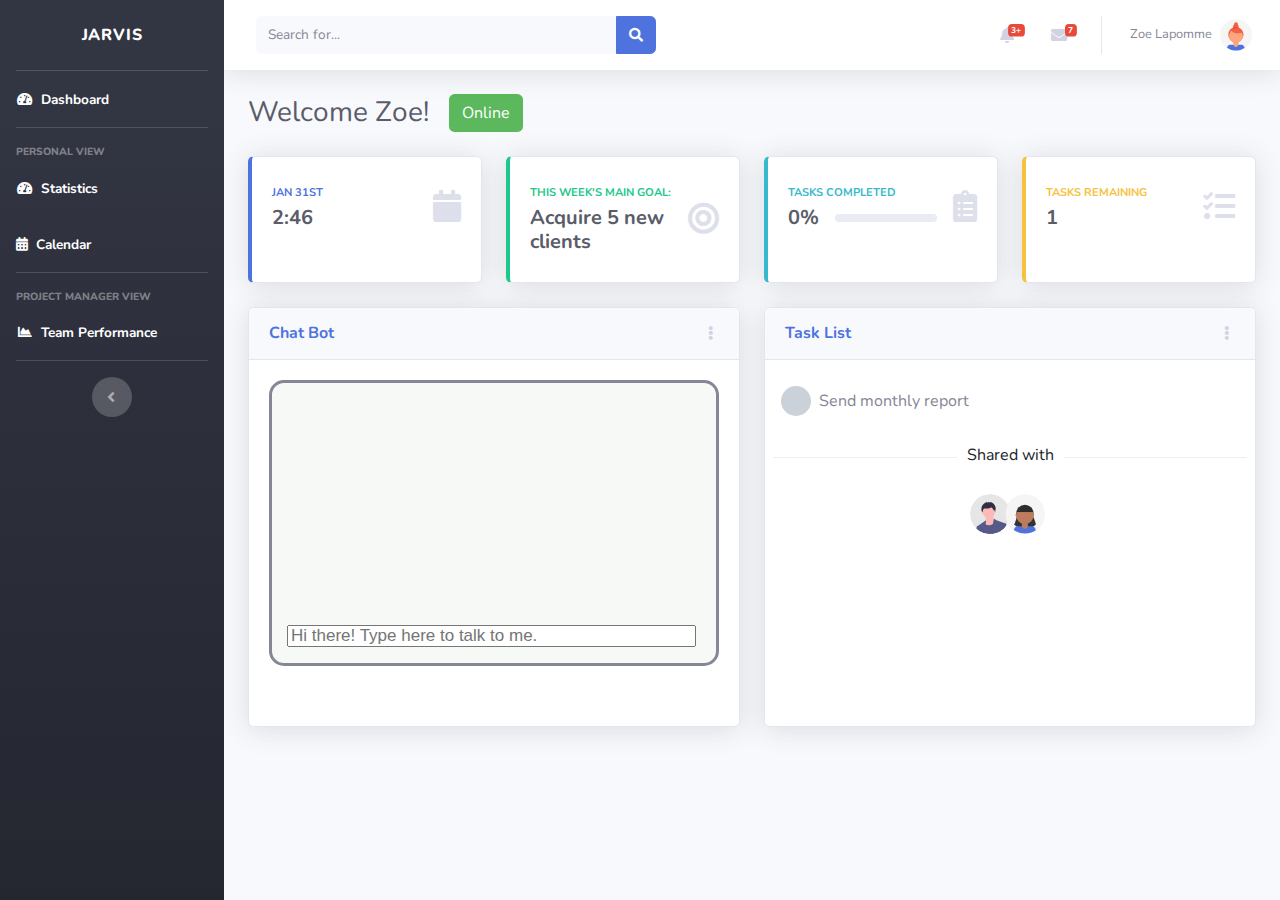
==== index.html @ 6b073940 "some design changes" ====
<!DOCTYPE html>
<html lang="en">

<head>

    <meta charset="utf-8">
    <meta http-equiv="X-UA-Compatible" content="IE=edge">
    <meta name="viewport" content="width=device-width, initial-scale=1, shrink-to-fit=no">
    <meta name="description" content="">
    <meta name="author" content="">

    <title>Jarvis</title>

    <!-- Custom fonts for this template-->
    <link href="vendor/fontawesome-free/css/all.min.css" rel="stylesheet" type="text/css">
    <link
        href="https://fonts.googleapis.com/css?family=Nunito:200,200i,300,300i,400,400i,600,600i,700,700i,800,800i,900,900i"
        rel="stylesheet">

    <!-- Custom styles for this template-->
    <link href="css/sb-admin-2.css" rel="stylesheet">

</head>

<body id="page-top">

    <!-- Page Wrapper -->
    <div id="wrapper">

        <!-- Sidebar -->
        <ul class="navbar-nav bg-gradient-primary sidebar sidebar-dark accordion" id="accordionSidebar">

            <!-- Sidebar - Brand -->
            <a class="sidebar-brand d-flex align-items-center justify-content-center" href="index.html">

                <div class="sidebar-brand-text mx-3">Jarvis</div>

            </a>

            <!-- Divider -->
            <hr class="sidebar-divider my-0">

            <!-- Nav Item - Dashboard -->
            <li class="nav-item active">
                <a class="nav-link" href="index.html">
                    <i class="fas fa-fw fa-tachometer-alt"></i>
                    <span>Dashboard</span></a>
            </li>

            <!-- Divider -->
            <hr class="sidebar-divider">

            <!-- Heading -->
            <div class="sidebar-heading">
                Personal View
            </div>

            <li class="nav-item active">
                <a class="nav-link" href="statistics.html">
                    <i class="fas fa-fw fa-tachometer-alt"></i>
                    <span>Statistics</span></a>
            </li>

            <li class="nav-item active">
                <a class="nav-link" href="calendar.html">
                    <i class="fas fa-calendar-alt"></i>
                    <span>Calendar</span></a>
            </li>

            <!-- Divider -->
            <hr class="sidebar-divider">

            <!-- Heading -->
            <div class="sidebar-heading">
                Project Manager View
            </div>

            <li class="nav-item active">
                <a class="nav-link" href="adminpage.html">
                    <i class="fas fa-fw fa-chart-area"></i>
                    <span>Team Performance</span></a>
            </li>

            <!-- Nav Item - Pages Collapse Menu -->
            <!-- <li class="nav-item">
                <a class="nav-link collapsed" href="#" data-toggle="collapse" data-target="#collapsePages"
                    aria-expanded="true" aria-controls="collapsePages">
                    <i class="fas fa-fw fa-folder"></i>
                    <span>Pages</span>
                </a>
                <div id="collapsePages" class="collapse" aria-labelledby="headingPages" data-parent="#accordionSidebar">
                    <div class="bg-white py-2 collapse-inner rounded">
                        <h6 class="collapse-header">Login Screens:</h6>
                        <a class="collapse-item" href="login.html">Login</a>
                        <a class="collapse-item" href="register.html">Register</a>
                        <a class="collapse-item" href="forgot-password.html">Forgot Password</a>
                        <div class="collapse-divider"></div>
                        <h6 class="collapse-header">Other Pages:</h6>
                        <a class="collapse-item" href="404.html">404 Page</a>
                        <a class="collapse-item" href="blank.html">Blank Page</a>
                    </div>
                </div>
            </li> -->

            <!-- Nav Item - Charts -->
            <!-- <li class="nav-item">
                <a class="nav-link" href="charts.html">
                    <i class="fas fa-fw fa-chart-area"></i>
                    <span>Charts</span></a>
            </li> -->

            <!-- Nav Item - Tables -->
            <!-- <li class="nav-item">
                <a class="nav-link" href="tables.html">
                    <i class="fas fa-fw fa-table"></i>
                    <span>Tables</span></a>
            </li> -->

            <!-- Divider -->
            <hr class="sidebar-divider d-none d-md-block">

            <!-- Sidebar Toggler (Sidebar) -->
            <div class="text-center d-none d-md-inline">
                <button class="rounded-circle border-0" id="sidebarToggle"></button>
            </div>

        </ul>
        <!-- End of Sidebar -->

        <!-- Content Wrapper -->
        <div id="content-wrapper" class="d-flex flex-column">

            <!-- Main Content -->
            <div id="content">

                <!-- Topbar -->
                <nav class="navbar navbar-expand navbar-light bg-white topbar mb-4 static-top shadow">

                    <!-- Sidebar Toggle (Topbar) -->
                    <button id="sidebarToggleTop" class="btn btn-link d-md-none rounded-circle mr-3">
                        <i class="fa fa-bars"></i>
                    </button>

                    <!-- Topbar Search -->
                    <form
                        class="d-none d-sm-inline-block form-inline mr-auto ml-md-3 my-2 my-md-0 mw-100 navbar-search">
                        <div class="input-group">
                            <input type="text" class="form-control bg-light border-0 small" placeholder="Search for..."
                                aria-label="Search" aria-describedby="basic-addon2">
                            <div class="input-group-append">
                                <button class="btn btn-primary" type="button">
                                    <i class="fas fa-search fa-sm"></i>
                                </button>
                            </div>
                        </div>
                    </form>

                    <!-- Topbar Navbar -->
                    <ul class="navbar-nav ml-auto">

                        <!-- Nav Item - Search Dropdown (Visible Only XS) -->
                        <li class="nav-item dropdown no-arrow d-sm-none">
                            <a class="nav-link dropdown-toggle" href="#" id="searchDropdown" role="button"
                                data-toggle="dropdown" aria-haspopup="true" aria-expanded="false">
                                <i class="fas fa-search fa-fw"></i>
                            </a>
                            <!-- Dropdown - Messages -->
                            <div class="dropdown-menu dropdown-menu-right p-3 shadow animated--grow-in"
                                aria-labelledby="searchDropdown">
                                <form class="form-inline mr-auto w-100 navbar-search">
                                    <div class="input-group">
                                        <input type="text" class="form-control bg-light border-0 small"
                                            placeholder="Search for..." aria-label="Search"
                                            aria-describedby="basic-addon2">
                                        <div class="input-group-append">
                                            <button class="btn btn-primary" type="button">
                                                <i class="fas fa-search fa-sm"></i>
                                            </button>
                                        </div>
                                    </div>
                                </form>
                            </div>
                        </li>

                        <!-- Nav Item - Alerts -->
                        <li class="nav-item dropdown no-arrow mx-1">
                            <a class="nav-link dropdown-toggle" href="#" id="alertsDropdown" role="button"
                                data-toggle="dropdown" aria-haspopup="true" aria-expanded="false">
                                <i class="fas fa-bell fa-fw"></i>
                                <!-- Counter - Alerts -->
                                <span class="badge badge-danger badge-counter">3+</span>
                            </a>
                            <!-- Dropdown - Alerts -->
                            <div class="dropdown-list dropdown-menu dropdown-menu-right shadow animated--grow-in"
                                aria-labelledby="alertsDropdown">
                                <h6 class="dropdown-header">
                                    Alerts Center
                                </h6>
                                <a class="dropdown-item d-flex align-items-center" href="#">
                                    <div class="mr-3">
                                        <div class="icon-circle bg-primary">
                                            <i class="fas fa-file-alt text-white"></i>
                                        </div>
                                    </div>
                                    <div>
                                        <div class="small text-gray-500">1:00 PM</div>
                                        <span class="font-weight-bold">McHacks Demo Underway!</span>
                                    </div>
                                </a>
                                <a class="dropdown-item d-flex align-items-center" href="#">
                                    <div class="mr-3">
                                        <div class="icon-circle bg-success">
                                            <i class="fas fa-exclamation-triangle text-white"></i>
                                        </div>
                                    </div>
                                    <div>
                                        <div class="small text-gray-500">10:25 AM</div>
                                        Your team is organizing a coffee break! Want to join them?
                                    </div>
                                </a>
                                <a class="dropdown-item d-flex align-items-center" href="#">
                                    <div class="mr-3">
                                        <div class="icon-circle bg-warning">
                                            <i class="fas fa-exclamation-triangle text-white"></i>
                                        </div>
                                    </div>
                                    <div>
                                        <div class="small text-gray-500">8:31 AM</div>
                                        First Milestone achieved! Good Job :) 
                                    </div>
                                </a>
                                <a class="dropdown-item text-center small text-gray-500" href="#">Show All Alerts</a>
                            </div>
                        </li>

                        <!-- Nav Item - Messages -->
                        <li class="nav-item dropdown no-arrow mx-1">
                            <a class="nav-link dropdown-toggle" href="#" id="messagesDropdown" role="button"
                                data-toggle="dropdown" aria-haspopup="true" aria-expanded="false">
                                <i class="fas fa-envelope fa-fw"></i>
                                <!-- Counter - Messages -->
                                <span class="badge badge-danger badge-counter">7</span>
                            </a>
                            <!-- Dropdown - Messages -->
                            <div class="dropdown-list dropdown-menu dropdown-menu-right shadow animated--grow-in"
                                aria-labelledby="messagesDropdown">
                                <h6 class="dropdown-header">
                                    Message Center
                                </h6>
                                <a class="dropdown-item d-flex align-items-center" href="#">
                                    <div class="dropdown-list-image mr-3">
                                        <img class="rounded-circle" src="img/undraw_profile_1.svg"
                                            alt="">
                                        <div class="status-indicator bg-success"></div>
                                    </div>
                                    <div class="font-weight-bold">
                                        <div class="text-truncate">Hi there! I am wondering if you can help me with a
                                            problem I've been having.</div>
                                        <div class="small text-gray-500">Emily Fowler · 58m</div>
                                    </div>
                                </a>
                                <a class="dropdown-item d-flex align-items-center" href="#">
                                    <div class="dropdown-list-image mr-3">
                                        <img class="rounded-circle" src="img/undraw_profile_2.svg"
                                            alt="">
                                        <div class="status-indicator"></div>
                                    </div>
                                    <div>
                                        <div class="text-truncate">I have the photos that you ordered last month, how
                                            would you like them sent to you?</div>
                                        <div class="small text-gray-500">Jae Chun · 1d</div>
                                    </div>
                                </a>
                                <a class="dropdown-item d-flex align-items-center" href="#">
                                    <div class="dropdown-list-image mr-3">
                                        <img class="rounded-circle" src="img/undraw_profile_3.svg"
                                            alt="">
                                        <div class="status-indicator bg-warning"></div>
                                    </div>
                                    <div>
                                        <div class="text-truncate">Last month's report looks great, I am very happy with
                                            the progress so far, keep up the good work!</div>
                                        <div class="small text-gray-500">Morgan Alvarez · 2d</div>
                                    </div>
                                </a>

                                <a class="dropdown-item text-center small text-gray-500" href="#">Read More Messages</a>
                            </div>
                        </li>

                        <div class="topbar-divider d-none d-sm-block"></div>

                        <!-- Nav Item - User Information -->
                        <li class="nav-item dropdown no-arrow">
                            <a class="nav-link dropdown-toggle" href="#" id="userDropdown" role="button"
                                data-toggle="dropdown" aria-haspopup="true" aria-expanded="false">
                                <span class="mr-2 d-none d-lg-inline text-gray-600 small">Zoe Lapomme</span>
                                <img class="img-profile rounded-circle"
                                    src="img/undraw_profile_3.svg">
                            </a>
                            <!-- Dropdown - User Information -->
                            <div class="dropdown-menu dropdown-menu-right shadow animated--grow-in"
                                aria-labelledby="userDropdown">
                                <a class="dropdown-item" href="#">
                                    <i class="fas fa-user fa-sm fa-fw mr-2 text-gray-400"></i>
                                    Profile
                                </a>
                                <a class="dropdown-item" href="#">
                                    <i class="fas fa-cogs fa-sm fa-fw mr-2 text-gray-400"></i>
                                    Settings
                                </a>
                                <a class="dropdown-item" href="#">
                                    <i class="fas fa-list fa-sm fa-fw mr-2 text-gray-400"></i>
                                    Activity Log
                                </a>
                                <div class="dropdown-divider"></div>
                                <a class="dropdown-item" href="#" data-toggle="modal" data-target="#logoutModal">
                                    <i class="fas fa-sign-out-alt fa-sm fa-fw mr-2 text-gray-400"></i>
                                    Logout
                                </a>
                            </div>
                        </li>

                    </ul>

                </nav>
                <!-- End of Topbar -->

                <!-- Begin Page Content -->
                <div class="container-fluid">

                    <!-- Page Heading -->
                    <div class="d-sm-flex align-items-center justify-content-between mb-4">
                        <div class="row no-gutters align-items-center">
                            <h1 class="h3 mb-0 text-gray-800">Welcome Zoe!</h1> 
                            <button type="button" id= "statusB" style="margin-left: 20px; color: white; background-color: #5cb85c;" class="btn btn-labeled" onclick="changeStatus()">
                            Online</button>
                        </div>

                        <!-- <a href="#" class="d-none d-sm-inline-block btn btn-sm btn-primary shadow-sm"><i
                            class="fas fa-download fa-sm text-white-50"></i> Generate Productivity Report</a> -->
                    </div>

                    <!-- Content Row -->
                    <div class="row">

                        <!-- Earnings (Monthly) Card Example -->
                        <div class="col-xl-3 col-md-6 mb-4">
                            <div class="card border-left-primary shadow h-100 py-2">
                                <div class="card-body">
                                    <div class="row no-gutters align-items-center">
                                        <div class="col mr-2">
                                            <div class="text-xs font-weight-bold text-primary text-uppercase mb-1" id="currentDate">
                                                Jan 31st</div>
                                            <div class="h5 mb-0 font-weight-bold text-gray-800" id=currentTime></div>
                                            <script>
                                                var today = new Date();
                                                var minutes = today.getMinutes() < 10? "0" + today.getMinutes(): today.getMinutes();
                                                var date = today.getHours() + ":" + minutes;
                                                currentTime.innerHTML = date;
                                            </script>
                                        </div>
                                        <div class="col-auto">
                                            <i class="fas fa-calendar fa-2x text-gray-300"></i>
                                        </div>
                                    </div>
                                </div>
                            </div>
                        </div>

                        <!-- Earnings (Monthly) Card Example -->
                        <div class="col-xl-3 col-md-6 mb-4">
                            <div class="card border-left-success shadow h-100 py-2">
                                <div class="card-body">
                                    <div class="row no-gutters align-items-center">
                                        <div class="col mr-2">
                                            <div class="text-xs font-weight-bold text-success text-uppercase mb-1">
                                                This week's main goal:</div>
                                            <div class="h5 mb-0 font-weight-bold text-gray-800">Acquire 5 new clients</div>
                                        </div>
                                        <div class="col-auto">
                                            <i class="fas fa-bullseye fa-2x text-gray-300"></i>
                                        </div>
                                    </div>
                                </div>
                            </div>
                        </div>

                        <!-- Earnings (Monthly) Card Example -->
                        <div class="col-xl-3 col-md-6 mb-4">
                            <div class="card border-left-info shadow h-100 py-2">
                                <div class="card-body">
                                    <div class="row no-gutters align-items-center">
                                        <div class="col mr-2">
                                            <div class="text-xs font-weight-bold text-info text-uppercase mb-1">Tasks Completed
                                            </div>
                                            <div class="row no-gutters align-items-center">
                                                <div class="col-auto">
                                                    <div class="h5 mb-0 mr-3 font-weight-bold text-gray-800" id="completed_percentage">0%</div>
                                                </div>
                                                <div class="col">
                                                    <div class="progress progress-sm mr-2">
                                                        <div class="progress-bar bg-info" id= "progbar" role="progressbar"
                                                            style="width: 0%" aria-valuenow="75" aria-valuemin="0"
                                                            aria-valuemax="100"></div>
                                                    </div>
                                                </div>
                                            </div>
                                        </div>
                                        <div class="col-auto">
                                            <i class="fas fa-clipboard-list fa-2x text-gray-300"></i>
                                        </div>
                                    </div>
                                </div>
                            </div>
                        </div>

                        <!-- Pending Requests Card Example -->
                        <div class="col-xl-3 col-md-6 mb-4">
                            <div class="card border-left-warning shadow h-100 py-2">
                                <div class="card-body">
                                    <div class="row no-gutters align-items-center">
                                        <div class="col mr-2">
                                            <div class="text-xs font-weight-bold text-warning text-uppercase mb-1">
                                                Tasks Remaining</div>
                                            <div class="h5 mb-0 font-weight-bold text-gray-800" id = "tasksLeft">1</div>
                                        </div>
                                        <div class="col-auto">
                                            <i class="fas fa-tasks fa-2x text-gray-300"></i>
                                        </div>
                                    </div>
                                </div>
                            </div>
                        </div>
                    </div>

                    <!-- Content Row -->

                    <div class="row" style="height: 500px" display="table">
                        
                        <!-- Content Column -->
                        <div class="col-lg-6 mb-4" style="height: 450px" > 
                            <!-- Dropdown Card Example -->
                            <div class="card shadow mb-4" style="height: 420px" >
                                <!-- Card Header - Dropdown -->
                                <div
                                    class="card-header py-3 d-flex flex-row align-items-center justify-content-between">
                                    <h6 class="m-0 font-weight-bold text-primary">Chat Bot</h6>
                                    <div class="dropdown no-arrow">
                                        <a class="dropdown-toggle" href="#" role="button" id="dropdownMenuLink"
                                            data-toggle="dropdown" aria-haspopup="true" aria-expanded="false">
                                            <i class="fas fa-ellipsis-v fa-sm fa-fw text-gray-400"></i>
                                        </a>
                                        <div class="dropdown-menu dropdown-menu-right shadow animated--fade-in"
                                            aria-labelledby="dropdownMenuLink">
                                            <div class="dropdown-header">Dropdown Header:</div>
                                            <a class="dropdown-item" href="#">Action</a>
                                            <a class="dropdown-item" href="#">Another action</a>
                                            <div class="dropdown-divider"></div>
                                            <a class="dropdown-item" href="#">Something else here</a>
                                        </div>
                                    </div>
                                </div>
                                <div id='bodybox'>
                                    <div id='chatborder'>
                                      <p id="chatlog7" class="chatlog">&nbsp;</p>
                                      <p id="chatlog6" class="chatlog">&nbsp;</p>
                                      <p id="chatlog5" class="chatlog">&nbsp;</p>
                                      <p id="chatlog4" class="chatlog">&nbsp;</p>
                                      <p id="chatlog3" class="chatlog">&nbsp;</p>
                                      <p id="chatlog2" class="chatlog">&nbsp;</p>
                                      <p id="chatlog1" class="chatlog">&nbsp;</p>
                                      <input type="text" name="chat" id="chatbox" placeholder="Hi there! Type here to talk to me." onfocus="placeHolder()">
                                    </div>
                                </div>
                                <!-- Card Body -->
                                <!-- <div class="card-body">
                                    Dropdown menus can be placed in the card header in order to extend the functionality
                                    of a basic card. In this dropdown card example, the Font Awesome vertical ellipsis
                                    icon in the card header can be clicked on in order to toggle a dropdown menu.
                                </div> -->
                            </div>
                        </div>

                         <!-- Content Column -->
                         <div class="col-lg-6 mb-4" style="height: 400px" > 
                            <div class="card shadow mb-4" style="height: 420px" >
                                <!-- <div id="like_button_container"></div> -->

                                <div
                                    class="card-header py-3 d-flex flex-row align-items-center justify-content-between">
                                    <h6 class="m-0 font-weight-bold text-primary">Task List</h6>
                                    <div class="dropdown no-arrow">
                                        <a class="dropdown-toggle" href="#" role="button" id="dropdownMenuLink"
                                            data-toggle="dropdown" aria-haspopup="true" aria-expanded="false">
                                            <i class="fas fa-ellipsis-v fa-sm fa-fw text-gray-400"></i>
                                        </a>
                                    </div>
                                </div>


                                            <div class="p-3 bg-white" id="taskList">
                                                <div class="d-flex align-items-center"><label><input onclick = "UpdatePercentage()" type="checkbox" class="option-input radio"><span class="label-text">Send monthly report</span></label></div>
                                            </div>
                                            <div class="p-2 bg-white">
                                                <h6 class="line-text"><span>Shared with</span></h6>
                                            </div>
                                            <div class="d-flex justify-content-center p-2 bg-white user-images"><img class="rounded-circle" src="img/undraw_profile.svg" width="40"><img class="rounded-circle" src="img/undraw_profile_1.svg" width="40"></div>
                    
                                <!---->
                            </div>
                        </div>
                       
                    </div>

                    
                <!-- /.container-fluid -->

            </div>
            <!-- End of Main Content -->


        </div>
        <!-- End of Content Wrapper -->

    </div>
    <!-- End of Page Wrapper -->

    <!-- Scroll to Top Button-->
    <a class="scroll-to-top rounded" href="#page-top">
        <i class="fas fa-angle-up"></i>
    </a>

    <!-- Logout Modal-->
    <div class="modal fade" id="logoutModal" tabindex="-1" role="dialog" aria-labelledby="exampleModalLabel"
        aria-hidden="true">
        <div class="modal-dialog" role="document">
            <div class="modal-content">
                <div class="modal-header">
                    <h5 class="modal-title" id="exampleModalLabel">Ready to Leave?</h5>
                    <button class="close" type="button" data-dismiss="modal" aria-label="Close">
                        <span aria-hidden="true">×</span>
                    </button>
                </div>
                <div class="modal-body">Select "Logout" below if you are ready to end your current session.</div>
                <div class="modal-footer">
                    <button class="btn btn-secondary" type="button" data-dismiss="modal">Cancel</button>
                    <a class="btn btn-primary" href="login.html">Logout</a>
                </div>
            </div>
        </div>
    </div>

    <!-- Bootstrap core JavaScript-->
    <script src="vendor/jquery/jquery.min.js"></script>
    <script src="vendor/bootstrap/js/bootstrap.bundle.min.js"></script>

    <!-- Core plugin JavaScript-->
    <script src="vendor/jquery-easing/jquery.easing.min.js"></script>

    <!-- Custom scripts for all pages-->
    <script src="js/sb-admin-2.min.js"></script>

    <!-- Page level plugins -->
    <script src="vendor/chart.js/Chart.min.js"></script>

    <!-- Page level custom scripts -->
    <script src="js/demo/chart-area-demo.js"></script>
    <script src="js/demo/chart-pie-demo.js"></script>

    <!-- <script src="https://unpkg.com/react@17/umd/react.development.js" crossorigin></script> -->
    <!-- <script src="https://unpkg.com/react-dom@17/umd/react-dom.development.js" crossorigin></script> -->

    <!-- Load our React component. -->
    <!-- <script type="module" src="client\src\components\App.js" crossorigin></script> -->


    <script src="chat-bot.js"></script>
    <script src="tasks.js"></script>

    
</body>

</html>
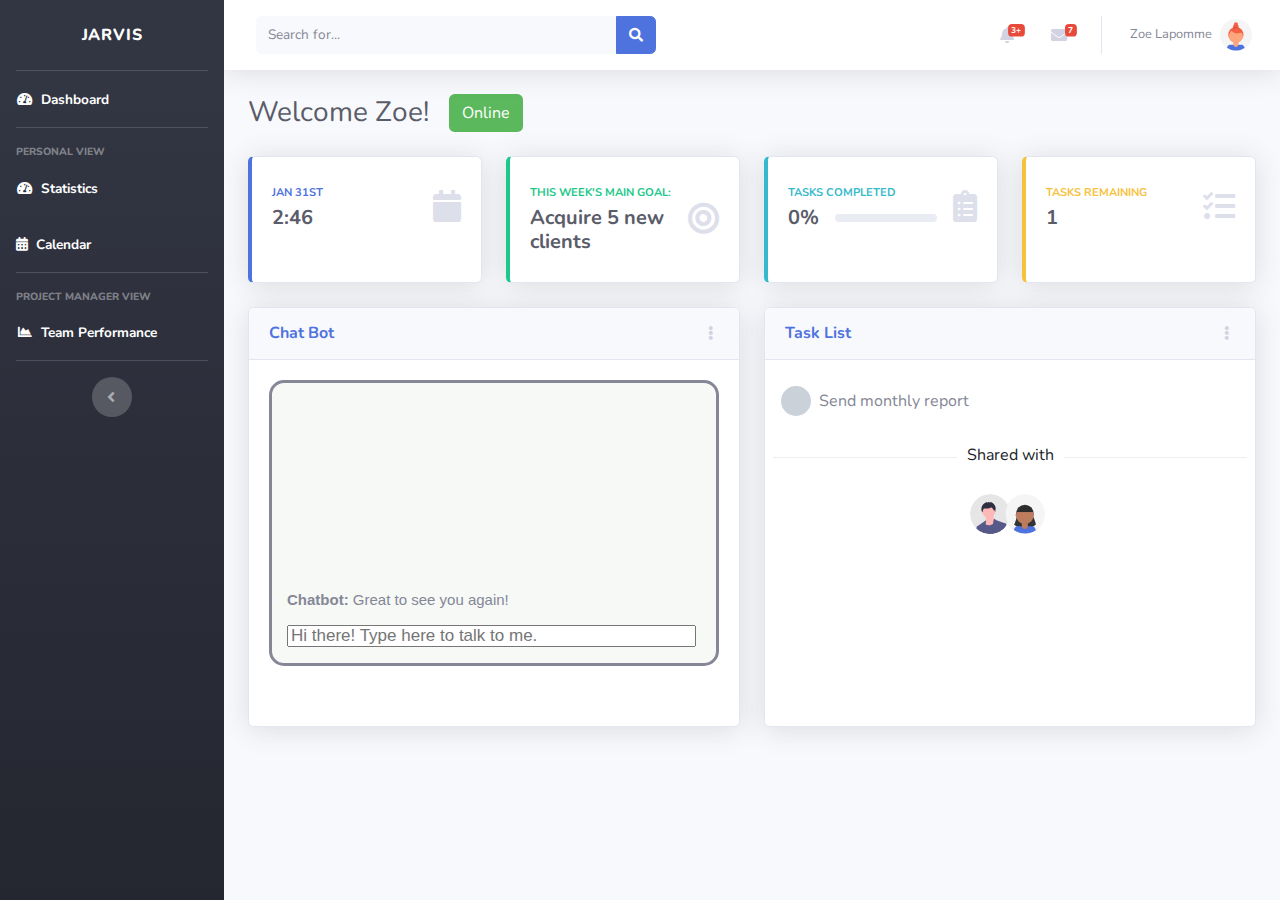
==== commit 542bb605: "Merge branch 'main' of https://github.com/greg-woo/Jarvis into main" ====
--- a/index.html
+++ b/index.html
@@ -469,7 +469,7 @@
                                       <p id="chatlog4" class="chatlog">&nbsp;</p>
                                       <p id="chatlog3" class="chatlog">&nbsp;</p>
                                       <p id="chatlog2" class="chatlog">&nbsp;</p>
-                                      <p id="chatlog1" class="chatlog">&nbsp;</p>
+                                      <p id="chatlog1" class="chatlog"><b>Chatbot: </b>Great to see you again!</p>
                                       <input type="text" name="chat" id="chatbox" placeholder="Hi there! Type here to talk to me." onfocus="placeHolder()">
                                     </div>
                                 </div>
@@ -500,7 +500,7 @@
 
 
                                             <div class="p-3 bg-white" id="taskList">
-                                                <div class="d-flex align-items-center"><label><input onclick = "UpdatePercentage()" type="checkbox" class="option-input radio"><span class="label-text">Send monthly report</span></label></div>
+                                                <div class="d-flex align-items-center"><label><input id="task1button" onclick = "UpdatePercentage()" type="checkbox" class="option-input radio"><span id="task1" class="label-text">Send monthly report</span></label></div>
                                             </div>
                                             <div class="p-2 bg-white">
                                                 <h6 class="line-text"><span>Shared with</span></h6>
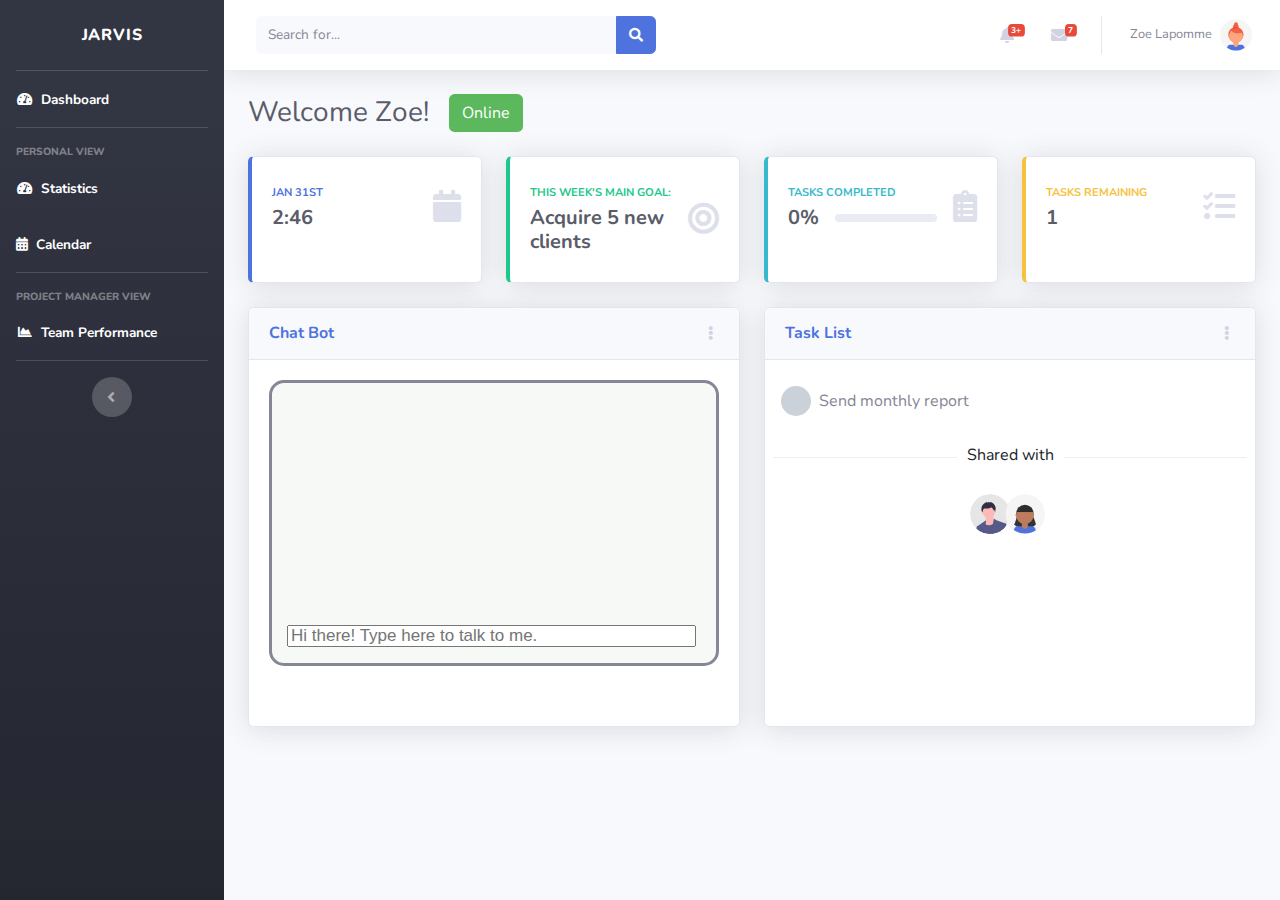
==== commit 109a4821: "fixed remove task feature" ====
--- a/index.html
+++ b/index.html
@@ -469,7 +469,7 @@
                                       <p id="chatlog4" class="chatlog">&nbsp;</p>
                                       <p id="chatlog3" class="chatlog">&nbsp;</p>
                                       <p id="chatlog2" class="chatlog">&nbsp;</p>
-                                      <p id="chatlog1" class="chatlog"><b>Chatbot: </b>Great to see you again!</p>
+                                      <p id="chatlog1" class="chatlog">&nbsp;</p>
                                       <input type="text" name="chat" id="chatbox" placeholder="Hi there! Type here to talk to me." onfocus="placeHolder()">
                                     </div>
                                 </div>
@@ -500,7 +500,7 @@
 
 
                                             <div class="p-3 bg-white" id="taskList">
-                                                <div class="d-flex align-items-center"><label><input id="task1button" onclick = "UpdatePercentage()" type="checkbox" class="option-input radio"><span id="task1" class="label-text">Send monthly report</span></label></div>
+                                                <div class="d-flex align-items-center"><label><input onclick = "UpdatePercentage()" type="checkbox" class="option-input radio" id="task1button"><span class="label-text" id = "task1">Send monthly report</span></label></div>
                                             </div>
                                             <div class="p-2 bg-white">
                                                 <h6 class="line-text"><span>Shared with</span></h6>
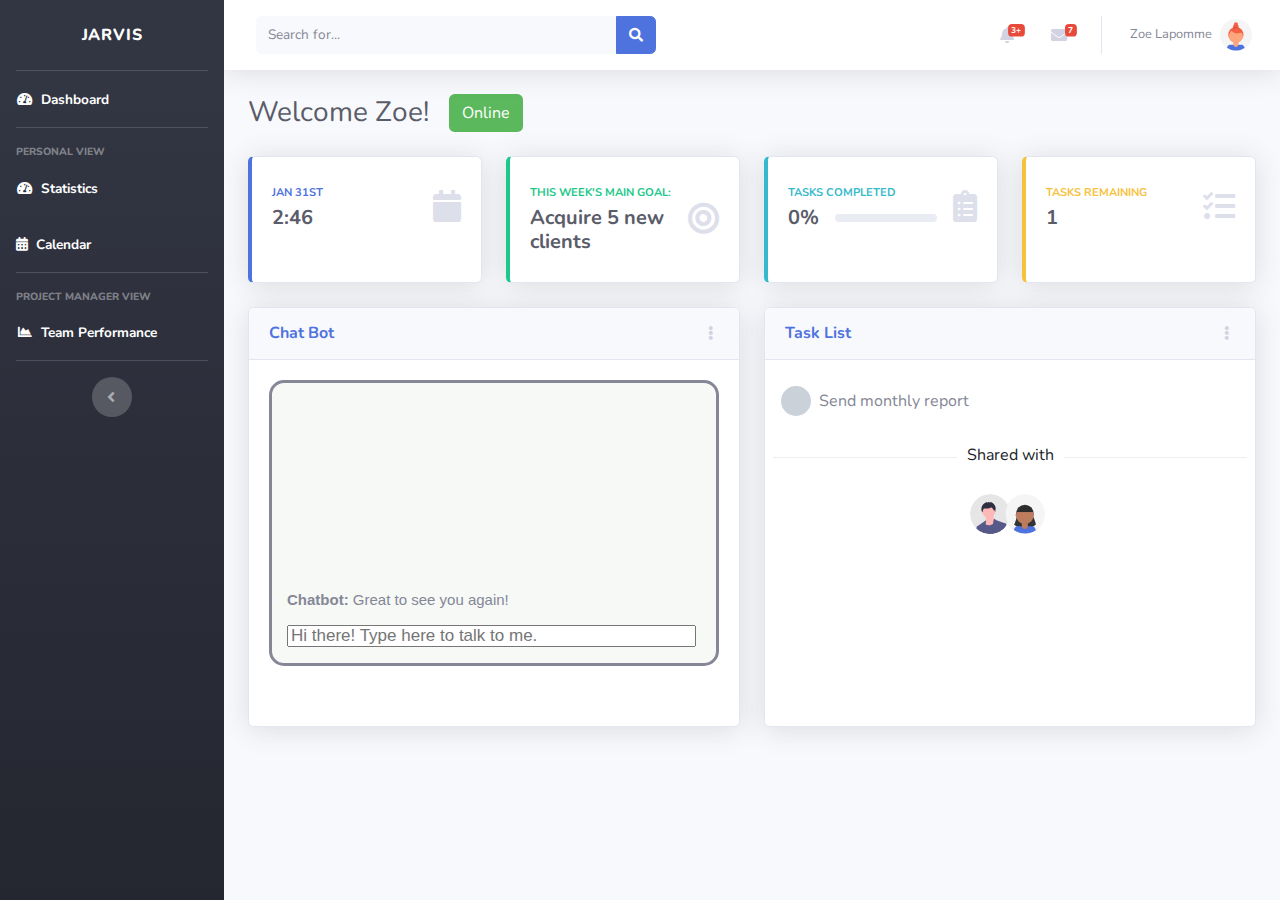
==== commit fb03ecd6: "some ccommits" ====
--- a/index.html
+++ b/index.html
@@ -469,7 +469,7 @@
                                       <p id="chatlog4" class="chatlog">&nbsp;</p>
                                       <p id="chatlog3" class="chatlog">&nbsp;</p>
                                       <p id="chatlog2" class="chatlog">&nbsp;</p>
-                                      <p id="chatlog1" class="chatlog">&nbsp;</p>
+                                      <p id="chatlog1" class="chatlog"><b>Chatbot: </b>Great to see you again!</p>
                                       <input type="text" name="chat" id="chatbox" placeholder="Hi there! Type here to talk to me." onfocus="placeHolder()">
                                     </div>
                                 </div>
@@ -500,7 +500,7 @@
 
 
                                             <div class="p-3 bg-white" id="taskList">
-                                                <div class="d-flex align-items-center"><label><input onclick = "UpdatePercentage()" type="checkbox" class="option-input radio" id="task1button"><span class="label-text" id = "task1">Send monthly report</span></label></div>
+                                                <div class="d-flex align-items-center"><label><input id="task1button" onclick = "UpdatePercentage()" type="checkbox" class="option-input radio"><span id="task1" class="label-text">Send monthly report</span></label></div>
                                             </div>
                                             <div class="p-2 bg-white">
                                                 <h6 class="line-text"><span>Shared with</span></h6>
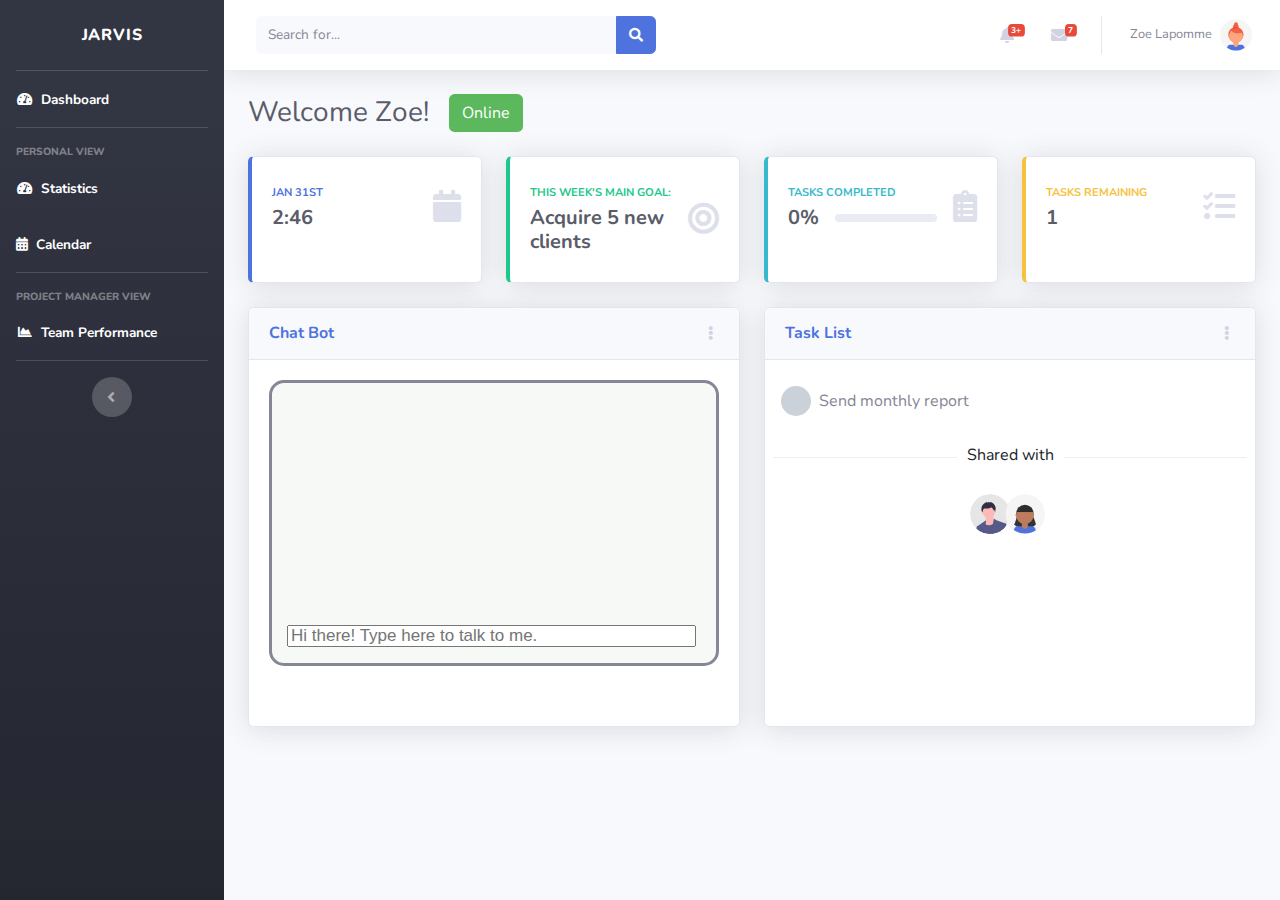
==== commit 40825553: "Revert "some ccommits"" ====
--- a/index.html
+++ b/index.html
@@ -469,7 +469,7 @@
                                       <p id="chatlog4" class="chatlog">&nbsp;</p>
                                       <p id="chatlog3" class="chatlog">&nbsp;</p>
                                       <p id="chatlog2" class="chatlog">&nbsp;</p>
-                                      <p id="chatlog1" class="chatlog"><b>Chatbot: </b>Great to see you again!</p>
+                                      <p id="chatlog1" class="chatlog">&nbsp;</p>
                                       <input type="text" name="chat" id="chatbox" placeholder="Hi there! Type here to talk to me." onfocus="placeHolder()">
                                     </div>
                                 </div>
@@ -500,7 +500,7 @@
 
 
                                             <div class="p-3 bg-white" id="taskList">
-                                                <div class="d-flex align-items-center"><label><input id="task1button" onclick = "UpdatePercentage()" type="checkbox" class="option-input radio"><span id="task1" class="label-text">Send monthly report</span></label></div>
+                                                <div class="d-flex align-items-center"><label><input onclick = "UpdatePercentage()" type="checkbox" class="option-input radio" id="task1button"><span class="label-text" id = "task1">Send monthly report</span></label></div>
                                             </div>
                                             <div class="p-2 bg-white">
                                                 <h6 class="line-text"><span>Shared with</span></h6>
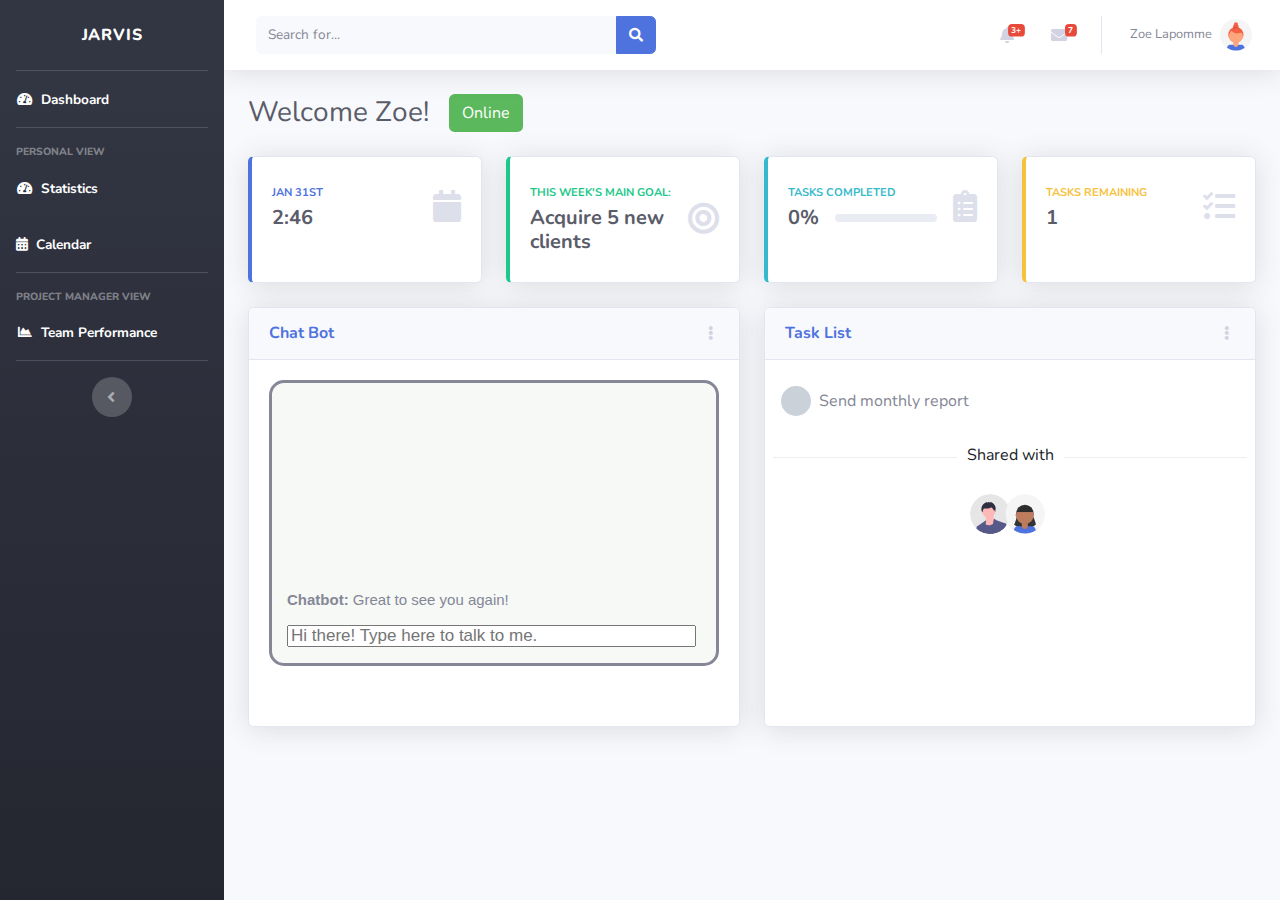
==== commit f6b48e17: "Revert "Revert "some ccommits""" ====
--- a/index.html
+++ b/index.html
@@ -469,7 +469,7 @@
                                       <p id="chatlog4" class="chatlog">&nbsp;</p>
                                       <p id="chatlog3" class="chatlog">&nbsp;</p>
                                       <p id="chatlog2" class="chatlog">&nbsp;</p>
-                                      <p id="chatlog1" class="chatlog">&nbsp;</p>
+                                      <p id="chatlog1" class="chatlog"><b>Chatbot: </b>Great to see you again!</p>
                                       <input type="text" name="chat" id="chatbox" placeholder="Hi there! Type here to talk to me." onfocus="placeHolder()">
                                     </div>
                                 </div>
@@ -500,7 +500,7 @@
 
 
                                             <div class="p-3 bg-white" id="taskList">
-                                                <div class="d-flex align-items-center"><label><input onclick = "UpdatePercentage()" type="checkbox" class="option-input radio" id="task1button"><span class="label-text" id = "task1">Send monthly report</span></label></div>
+                                                <div class="d-flex align-items-center"><label><input id="task1button" onclick = "UpdatePercentage()" type="checkbox" class="option-input radio"><span id="task1" class="label-text">Send monthly report</span></label></div>
                                             </div>
                                             <div class="p-2 bg-white">
                                                 <h6 class="line-text"><span>Shared with</span></h6>
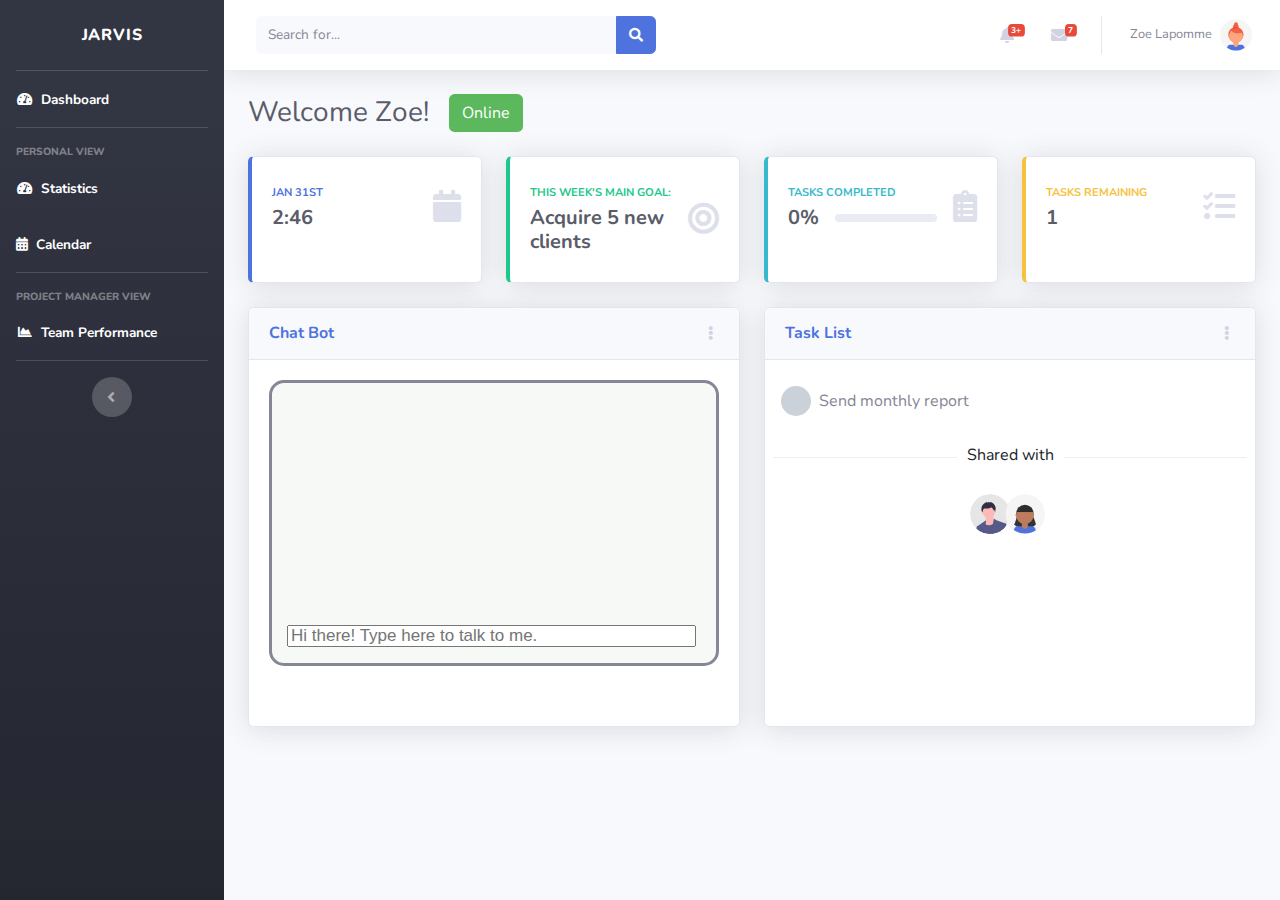
==== commit 80b986d8: "Revert "Revert "Revert "some ccommits"""" ====
--- a/index.html
+++ b/index.html
@@ -469,7 +469,7 @@
                                       <p id="chatlog4" class="chatlog">&nbsp;</p>
                                       <p id="chatlog3" class="chatlog">&nbsp;</p>
                                       <p id="chatlog2" class="chatlog">&nbsp;</p>
-                                      <p id="chatlog1" class="chatlog"><b>Chatbot: </b>Great to see you again!</p>
+                                      <p id="chatlog1" class="chatlog">&nbsp;</p>
                                       <input type="text" name="chat" id="chatbox" placeholder="Hi there! Type here to talk to me." onfocus="placeHolder()">
                                     </div>
                                 </div>
@@ -500,7 +500,7 @@
 
 
                                             <div class="p-3 bg-white" id="taskList">
-                                                <div class="d-flex align-items-center"><label><input id="task1button" onclick = "UpdatePercentage()" type="checkbox" class="option-input radio"><span id="task1" class="label-text">Send monthly report</span></label></div>
+                                                <div class="d-flex align-items-center"><label><input onclick = "UpdatePercentage()" type="checkbox" class="option-input radio" id="task1button"><span class="label-text" id = "task1">Send monthly report</span></label></div>
                                             </div>
                                             <div class="p-2 bg-white">
                                                 <h6 class="line-text"><span>Shared with</span></h6>
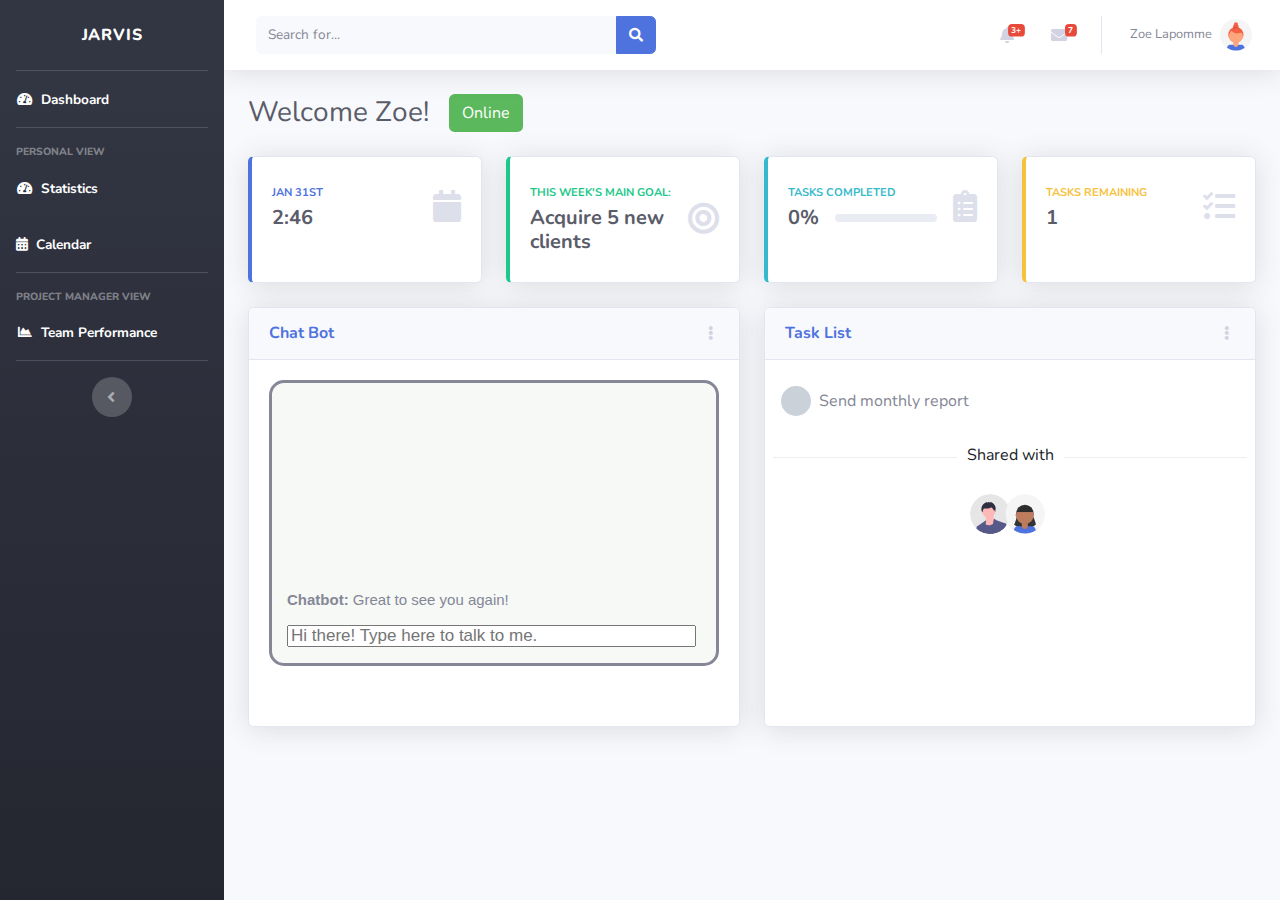
==== commit c82da4d3: "Revert "Revert "Revert "Revert "some ccommits""""" ====
--- a/index.html
+++ b/index.html
@@ -469,7 +469,7 @@
                                       <p id="chatlog4" class="chatlog">&nbsp;</p>
                                       <p id="chatlog3" class="chatlog">&nbsp;</p>
                                       <p id="chatlog2" class="chatlog">&nbsp;</p>
-                                      <p id="chatlog1" class="chatlog">&nbsp;</p>
+                                      <p id="chatlog1" class="chatlog"><b>Chatbot: </b>Great to see you again!</p>
                                       <input type="text" name="chat" id="chatbox" placeholder="Hi there! Type here to talk to me." onfocus="placeHolder()">
                                     </div>
                                 </div>
@@ -500,7 +500,7 @@
 
 
                                             <div class="p-3 bg-white" id="taskList">
-                                                <div class="d-flex align-items-center"><label><input onclick = "UpdatePercentage()" type="checkbox" class="option-input radio" id="task1button"><span class="label-text" id = "task1">Send monthly report</span></label></div>
+                                                <div class="d-flex align-items-center"><label><input id="task1button" onclick = "UpdatePercentage()" type="checkbox" class="option-input radio"><span id="task1" class="label-text">Send monthly report</span></label></div>
                                             </div>
                                             <div class="p-2 bg-white">
                                                 <h6 class="line-text"><span>Shared with</span></h6>
